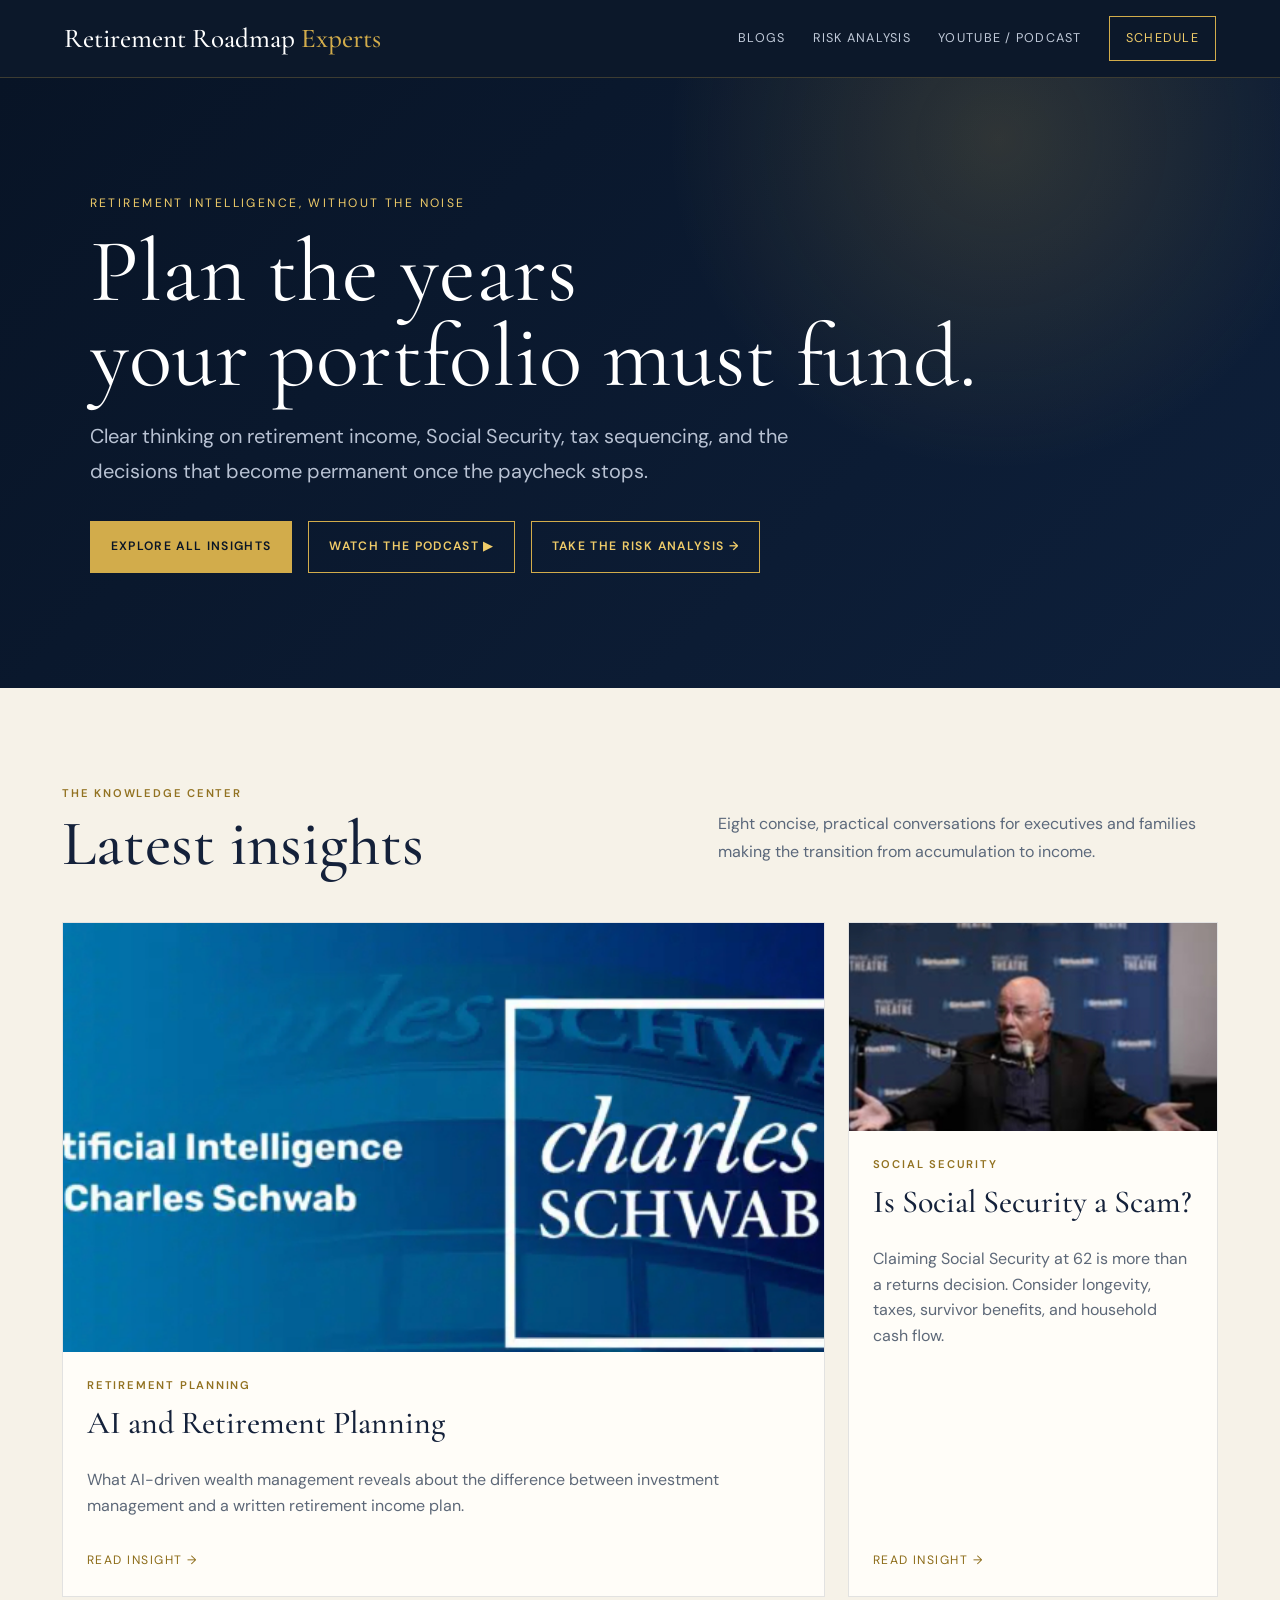
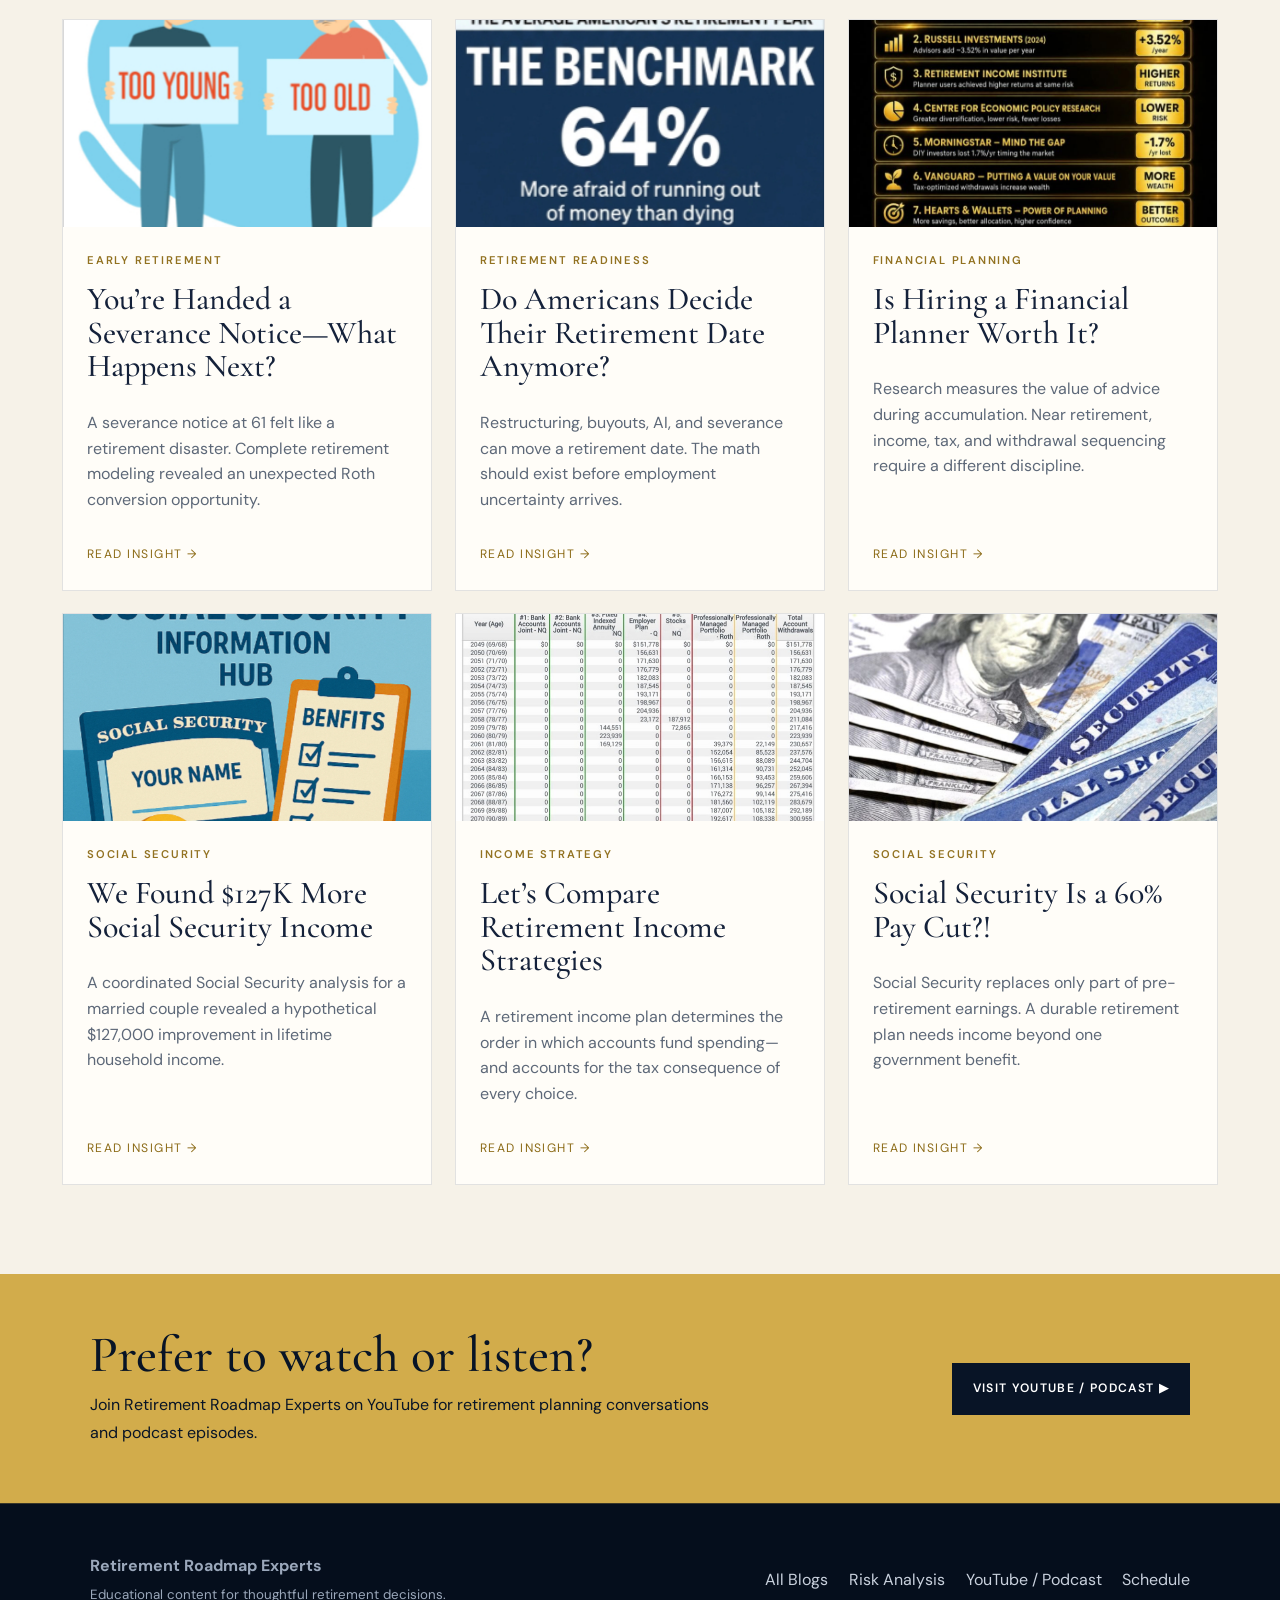
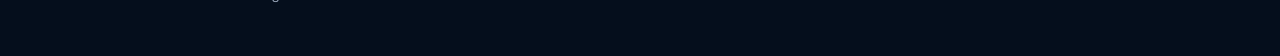
==== blogs.html @ 06134cbc "Added lots of logs and updated index page" ====
<!doctype html><html lang="en"><head><meta charset="utf-8"><meta name="viewport" content="width=device-width,initial-scale=1"><title>Retirement Planning Insights | Retirement Roadmap Experts</title><meta name="description" content="Practical retirement income, Social Security, tax sequencing, and early retirement insights for executives and families approaching retirement."><meta name="robots" content="index,follow,max-image-preview:large"><link rel="preconnect" href="https://fonts.googleapis.com"><link rel="preconnect" href="https://fonts.gstatic.com" crossorigin><link href="https://fonts.googleapis.com/css2?family=Cormorant+Garamond:ital,wght@0,400;0,500;1,400&family=DM+Sans:wght@400;500;600&display=swap" rel="stylesheet"><link rel="stylesheet" href="assets/css/blog.css"><script type="application/ld+json">{"@context":"https://schema.org","@type":"CollectionPage","name":"Retirement Planning Insights","description":"Retirement income, Social Security and tax planning insights from Retirement Roadmap Experts","mainEntity":{"@type":"ItemList","itemListElement":[{"@type":"ListItem","position":1,"name":"AI and Retirement Planning","url":"blog/ai-and-retirement-planning.html"},{"@type":"ListItem","position":2,"name":"Is Social Security a Scam?","url":"blog/is-social-security-a-scam.html"},{"@type":"ListItem","position":3,"name":"You’re Handed a Severance Notice—What Happens Next?","url":"blog/severance-notice-retirement-plan.html"},{"@type":"ListItem","position":4,"name":"Do Americans Decide Their Retirement Date Anymore?","url":"blog/who-decides-your-retirement-date.html"},{"@type":"ListItem","position":5,"name":"Is Hiring a Financial Planner Worth It?","url":"blog/is-hiring-a-financial-planner-worth-it.html"},{"@type":"ListItem","position":6,"name":"We Found $127K More Social Security Income","url":"blog/127k-more-social-security-income.html"},{"@type":"ListItem","position":7,"name":"Let’s Compare Retirement Income Strategies","url":"blog/compare-retirement-income-strategies.html"},{"@type":"ListItem","position":8,"name":"Social Security Is a 60% Pay Cut?!","url":"blog/social-security-60-percent-pay-cut.html"}]}}</script></head><body><nav class="site-nav" aria-label="Main navigation"><a class="brand" href="index.html">Retirement Roadmap <i>Experts</i></a><div class="nav-links"><a href="blogs.html">Blogs</a><a href="https://thefinancialhq.com/comra-RRE" target="_blank" rel="noopener">Risk Analysis</a><a href="https://www.youtube.com/@RetirementRoadmapExperts" target="_blank" rel="noopener">YouTube / Podcast</a><a class="nav-cta" href="schedule.html">Schedule</a></div></nav><main><section class="blog-hero"><div class="hero-inner"><div class="eyebrow">Retirement intelligence, without the noise</div><h1>Plan the years<br>your portfolio must fund.</h1><p>Clear thinking on retirement income, Social Security, tax sequencing, and the decisions that become permanent once the paycheck stops.</p><div class="hero-actions"><a class="button" href="#all-insights">Explore all insights</a><a class="button secondary" href="https://www.youtube.com/@RetirementRoadmapExperts" target="_blank" rel="noopener">Watch the podcast ▶</a><a class="button secondary" href="https://thefinancialhq.com/comra-RRE" target="_blank" rel="noopener">Take the Risk Analysis →</a></div></div></section><section class="library" id="all-insights"><div class="library-head"><div><span class="tag">The knowledge center</span><h2>Latest insights</h2></div><p>Eight concise, practical conversations for executives and families making the transition from accumulation to income.</p></div><div class="posts-grid"><a class="post-card" href="blog/ai-and-retirement-planning.html"><div class="card-image"><img src="assets/images/blog/image1.jpg" alt="Artificial intelligence and Charles Schwab retirement planning graphic" loading="lazy" width="800" height="450"></div><div class="card-body"><span class="tag">Retirement Planning</span><h3>AI and Retirement Planning</h3><p>What AI-driven wealth management reveals about the difference between investment management and a written retirement income plan.</p><span class="read">Read insight →</span></div></a><a class="post-card" href="blog/is-social-security-a-scam.html"><div class="card-image"><img src="assets/images/blog/image2.jpg" alt="Dave Ramsey discussing Social Security in a recording studio" loading="lazy" width="800" height="450"></div><div class="card-body"><span class="tag">Social Security</span><h3>Is Social Security a Scam?</h3><p>Claiming Social Security at 62 is more than a returns decision. Consider longevity, taxes, survivor benefits, and household cash flow.</p><span class="read">Read insight →</span></div></a><a class="post-card" href="blog/severance-notice-retirement-plan.html"><div class="card-image"><img src="assets/images/blog/image3.jpg" alt="Illustration about age and employment uncertainty" loading="lazy" width="800" height="450"></div><div class="card-body"><span class="tag">Early Retirement</span><h3>You’re Handed a Severance Notice—What Happens Next?</h3><p>A severance notice at 61 felt like a retirement disaster. Complete retirement modeling revealed an unexpected Roth conversion opportunity.</p><span class="read">Read insight →</span></div></a><a class="post-card" href="blog/who-decides-your-retirement-date.html"><div class="card-image"><img src="assets/images/blog/image4.jpg" alt="Retirement readiness benchmark about running out of money" loading="lazy" width="800" height="450"></div><div class="card-body"><span class="tag">Retirement Readiness</span><h3>Do Americans Decide Their Retirement Date Anymore?</h3><p>Restructuring, buyouts, AI, and severance can move a retirement date. The math should exist before employment uncertainty arrives.</p><span class="read">Read insight →</span></div></a><a class="post-card" href="blog/is-hiring-a-financial-planner-worth-it.html"><div class="card-image"><img src="assets/images/blog/image5.jpeg" alt="Graphic summarizing studies about the value of financial advice" loading="lazy" width="800" height="450"></div><div class="card-body"><span class="tag">Financial Planning</span><h3>Is Hiring a Financial Planner Worth It?</h3><p>Research measures the value of advice during accumulation. Near retirement, income, tax, and withdrawal sequencing require a different discipline.</p><span class="read">Read insight →</span></div></a><a class="post-card" href="blog/127k-more-social-security-income.html"><div class="card-image"><img src="assets/images/blog/image6.jpg" alt="Social Security planning information graphic" loading="lazy" width="800" height="450"></div><div class="card-body"><span class="tag">Social Security</span><h3>We Found $127K More Social Security Income</h3><p>A coordinated Social Security analysis for a married couple revealed a hypothetical $127,000 improvement in lifetime household income.</p><span class="read">Read insight →</span></div></a><a class="post-card" href="blog/compare-retirement-income-strategies.html"><div class="card-image"><img src="assets/images/blog/image7.jpeg" alt="Hypothetical withdrawals by account retirement income schedule" loading="lazy" width="800" height="450"></div><div class="card-body"><span class="tag">Income Strategy</span><h3>Let’s Compare Retirement Income Strategies</h3><p>A retirement income plan determines the order in which accounts fund spending—and accounts for the tax consequence of every choice.</p><span class="read">Read insight →</span></div></a><a class="post-card" href="blog/social-security-60-percent-pay-cut.html"><div class="card-image"><img src="assets/images/blog/image8.jpg" alt="Social Security cards and United States currency" loading="lazy" width="800" height="450"></div><div class="card-body"><span class="tag">Social Security</span><h3>Social Security Is a 60% Pay Cut?!</h3><p>Social Security replaces only part of pre-retirement earnings. A durable retirement plan needs income beyond one government benefit.</p><span class="read">Read insight →</span></div></a></div></section><section class="youtube-band"><div class="youtube-inner"><div><h2>Prefer to watch or listen?</h2><p>Join Retirement Roadmap Experts on YouTube for retirement planning conversations and podcast episodes.</p></div><a class="button" href="https://www.youtube.com/@RetirementRoadmapExperts" target="_blank" rel="noopener">Visit YouTube / Podcast ▶</a></div></section></main><footer class="site-footer"><div class="footer-inner"><div><strong>Retirement Roadmap Experts</strong><br><small>Educational content for thoughtful retirement decisions.</small></div><div><a href="blogs.html">All Blogs</a><a href="https://thefinancialhq.com/comra-RRE" target="_blank" rel="noopener">Risk Analysis</a><a href="https://www.youtube.com/@RetirementRoadmapExperts" target="_blank" rel="noopener">YouTube / Podcast</a><a href="schedule.html">Schedule</a></div></div></footer></body></html>
---- assets/css/blog.css ----
:root{--navy:#081426;--navy2:#0e203b;--ink:#14213a;--paper:#f6f2e8;--white:#fffdf8;--gold:#d2ac4b;--gold2:#f0cc69;--muted:#78859a;--line:rgba(210,172,75,.25);--serif:'Cormorant Garamond',Georgia,serif;--sans:'DM Sans',Arial,sans-serif}
*{box-sizing:border-box}html{scroll-behavior:smooth}body{margin:0;background:var(--paper);color:var(--ink);font-family:var(--sans);line-height:1.75}a{color:inherit}.site-nav{height:78px;padding:0 clamp(1.2rem,5vw,5rem);display:flex;align-items:center;justify-content:space-between;background:rgba(8,20,38,.98);color:white;border-bottom:1px solid var(--line);position:sticky;top:0;z-index:20}.brand{font:500 clamp(1.2rem,2.2vw,1.7rem)/1 var(--serif);text-decoration:none}.brand i{color:var(--gold);font-style:normal}.nav-links{display:flex;align-items:center;gap:1.7rem}.nav-links a{text-decoration:none;font-size:.79rem;letter-spacing:.1em;text-transform:uppercase;color:#c1cad9}.nav-links a:hover,.nav-links a:focus{color:var(--gold2)}.nav-cta{border:1px solid var(--gold);padding:.65rem 1rem;color:var(--gold2)!important}.blog-hero{background:radial-gradient(circle at 78% 10%,rgba(210,172,75,.18),transparent 29%),linear-gradient(135deg,var(--navy),var(--navy2));color:white;padding:clamp(5rem,9vw,8rem) clamp(1.2rem,7vw,7rem)}.hero-inner{max-width:1160px;margin:auto}.eyebrow{color:var(--gold2);font-size:.76rem;letter-spacing:.2em;text-transform:uppercase}.blog-hero h1{font:400 clamp(3rem,7vw,6.8rem)/.94 var(--serif);max-width:950px;margin:1rem 0}.blog-hero p{max-width:720px;color:#b8c2d3;font-size:clamp(1rem,2vw,1.25rem)}.hero-actions{display:flex;gap:1rem;flex-wrap:wrap;margin-top:2rem}.button{display:inline-flex;align-items:center;gap:.6rem;text-decoration:none;text-transform:uppercase;letter-spacing:.11em;font-size:.76rem;padding:.9rem 1.25rem;border:1px solid var(--gold);background:var(--gold);color:var(--navy);font-weight:600}.button.secondary{background:transparent;color:var(--gold2)}.library{max-width:1220px;margin:auto;padding:clamp(3.5rem,7vw,7rem) clamp(1.2rem,3vw,2rem)}.library-head{display:flex;justify-content:space-between;align-items:end;gap:2rem;margin-bottom:2.5rem}.library h2{font:500 clamp(2.3rem,5vw,4rem)/1 var(--serif);margin:.4rem 0}.library-head p{max-width:500px;color:#5b687b}.posts-grid{display:grid;grid-template-columns:repeat(12,1fr);gap:1.4rem}.post-card{grid-column:span 4;background:var(--white);border:1px solid rgba(20,33,58,.12);text-decoration:none;display:flex;flex-direction:column;transition:.25s;min-height:100%}.post-card:first-child{grid-column:span 8}.post-card:hover{transform:translateY(-5px);box-shadow:0 20px 45px rgba(8,20,38,.12);border-color:var(--gold)}.card-image{aspect-ratio:16/9;overflow:hidden;background:var(--navy2)}.card-image img{width:100%;height:100%;object-fit:cover;transition:.4s}.post-card:hover img{transform:scale(1.025)}.card-body{padding:1.5rem;display:flex;flex:1;flex-direction:column}.tag{color:#927221;text-transform:uppercase;letter-spacing:.16em;font-size:.7rem;font-weight:600}.post-card h3{font:500 clamp(1.65rem,2.5vw,2.2rem)/1.05 var(--serif);margin:.7rem 0}.post-card p{color:#5d6878;line-height:1.6}.read{margin-top:auto;padding-top:1rem;color:#8c6b17;font-size:.76rem;text-transform:uppercase;letter-spacing:.12em}.youtube-band{background:var(--gold);color:var(--navy);padding:3.5rem clamp(1.2rem,7vw,7rem)}.youtube-inner{max-width:1100px;margin:auto;display:flex;align-items:center;justify-content:space-between;gap:2rem}.youtube-band h2{font:500 clamp(2rem,4vw,3.5rem)/1 var(--serif);margin:0 0 .6rem}.youtube-band p{margin:0;max-width:630px}.youtube-band .button{background:var(--navy);border-color:var(--navy);color:white;white-space:nowrap}.article-hero{background:radial-gradient(circle at 85% 10%,rgba(210,172,75,.16),transparent 30%),var(--navy);color:white;padding:4.5rem clamp(1.2rem,7vw,7rem) 5.5rem}.article-hero>div{max-width:1000px;margin:auto}.crumbs{font-size:.76rem;letter-spacing:.1em;text-transform:uppercase;color:#97a5ba}.crumbs a{color:var(--gold2);text-decoration:none}.article-hero h1{font:400 clamp(3rem,7vw,6rem)/.96 var(--serif);margin:1.3rem 0;max-width:950px}.dek{font-size:clamp(1.05rem,2vw,1.3rem);max-width:760px;color:#bdc7d7}.byline{margin-top:1.7rem;color:#8f9cb0;font-size:.85rem}.article-wrap{max-width:1120px;margin:-2.8rem auto 0;padding:0 clamp(1.2rem,3vw,2rem) 5rem;position:relative}.feature-image{background:white;padding:.65rem;box-shadow:0 18px 50px rgba(8,20,38,.14)}.feature-image img{display:block;width:100%;max-height:660px;object-fit:contain;background:#eef0f2}.article-layout{display:grid;grid-template-columns:minmax(0,730px) 280px;gap:4rem;margin-top:3.5rem}.article-body{font:400 1.12rem/1.8 var(--sans)}.article-body p{margin:0 0 1.45rem}.article-body h2{font:500 2.5rem/1.08 var(--serif);margin:2.7rem 0 1rem}.article-body ul{padding-left:1.3rem;margin:1rem 0 2rem}.article-body li{margin:.7rem 0}.pullquote{font:italic 400 1.9rem/1.3 var(--serif);border-left:3px solid var(--gold);padding:1rem 0 1rem 1.5rem;margin:2rem 0;color:#273858}.note{font-size:.8rem;color:#697485;border-top:1px solid #ccd1d6;padding-top:1.2rem;margin-top:2.5rem}.sidebar{align-self:start;position:sticky;top:105px}.side-card{background:var(--navy);color:white;padding:1.7rem;border-top:3px solid var(--gold);margin-bottom:1.2rem}.side-card h2{font:500 1.8rem/1.05 var(--serif);margin:0 0 .8rem}.side-card p{font-size:.87rem;color:#aeb9ca;line-height:1.6}.side-card .button{width:100%;justify-content:center;margin-top:.5rem}.related{max-width:1120px;margin:auto;padding:0 clamp(1.2rem,3vw,2rem) 5rem}.related h2{font:500 2.7rem/1 var(--serif)}.related-grid{display:grid;grid-template-columns:repeat(3,1fr);gap:1rem}.related a{background:white;border:1px solid #ddd5c5;padding:1.3rem;text-decoration:none}.related span{display:block;color:#927221;font-size:.69rem;text-transform:uppercase;letter-spacing:.12em}.related strong{display:block;font:500 1.4rem/1.1 var(--serif);margin-top:.5rem}.site-footer{background:#050e1c;color:#9ba8bb;padding:3rem clamp(1.2rem,7vw,7rem);border-top:1px solid var(--line)}.footer-inner{max-width:1120px;margin:auto;display:flex;justify-content:space-between;gap:2rem;align-items:center}.site-footer a{color:#c9d1dd;text-decoration:none;margin-left:1.3rem}.site-footer a:hover{color:var(--gold2)}
@media(max-width:850px){.nav-links a:not(.nav-cta){display:none}.post-card,.post-card:first-child{grid-column:span 6}.article-layout{grid-template-columns:1fr}.sidebar{position:static}.related-grid{grid-template-columns:1fr}.youtube-inner,.library-head,.footer-inner{align-items:flex-start;flex-direction:column}.site-footer a{margin:0 1rem 0 0}}
@media(max-width:580px){.site-nav{height:68px}.nav-cta{padding:.55rem .7rem;font-size:.65rem}.post-card,.post-card:first-child{grid-column:1/-1}.article-hero{padding-top:3rem}.article-wrap{margin-top:-1.5rem}.feature-image{padding:.35rem}.article-body{font-size:1rem}.blog-hero h1{font-size:3.2rem}}
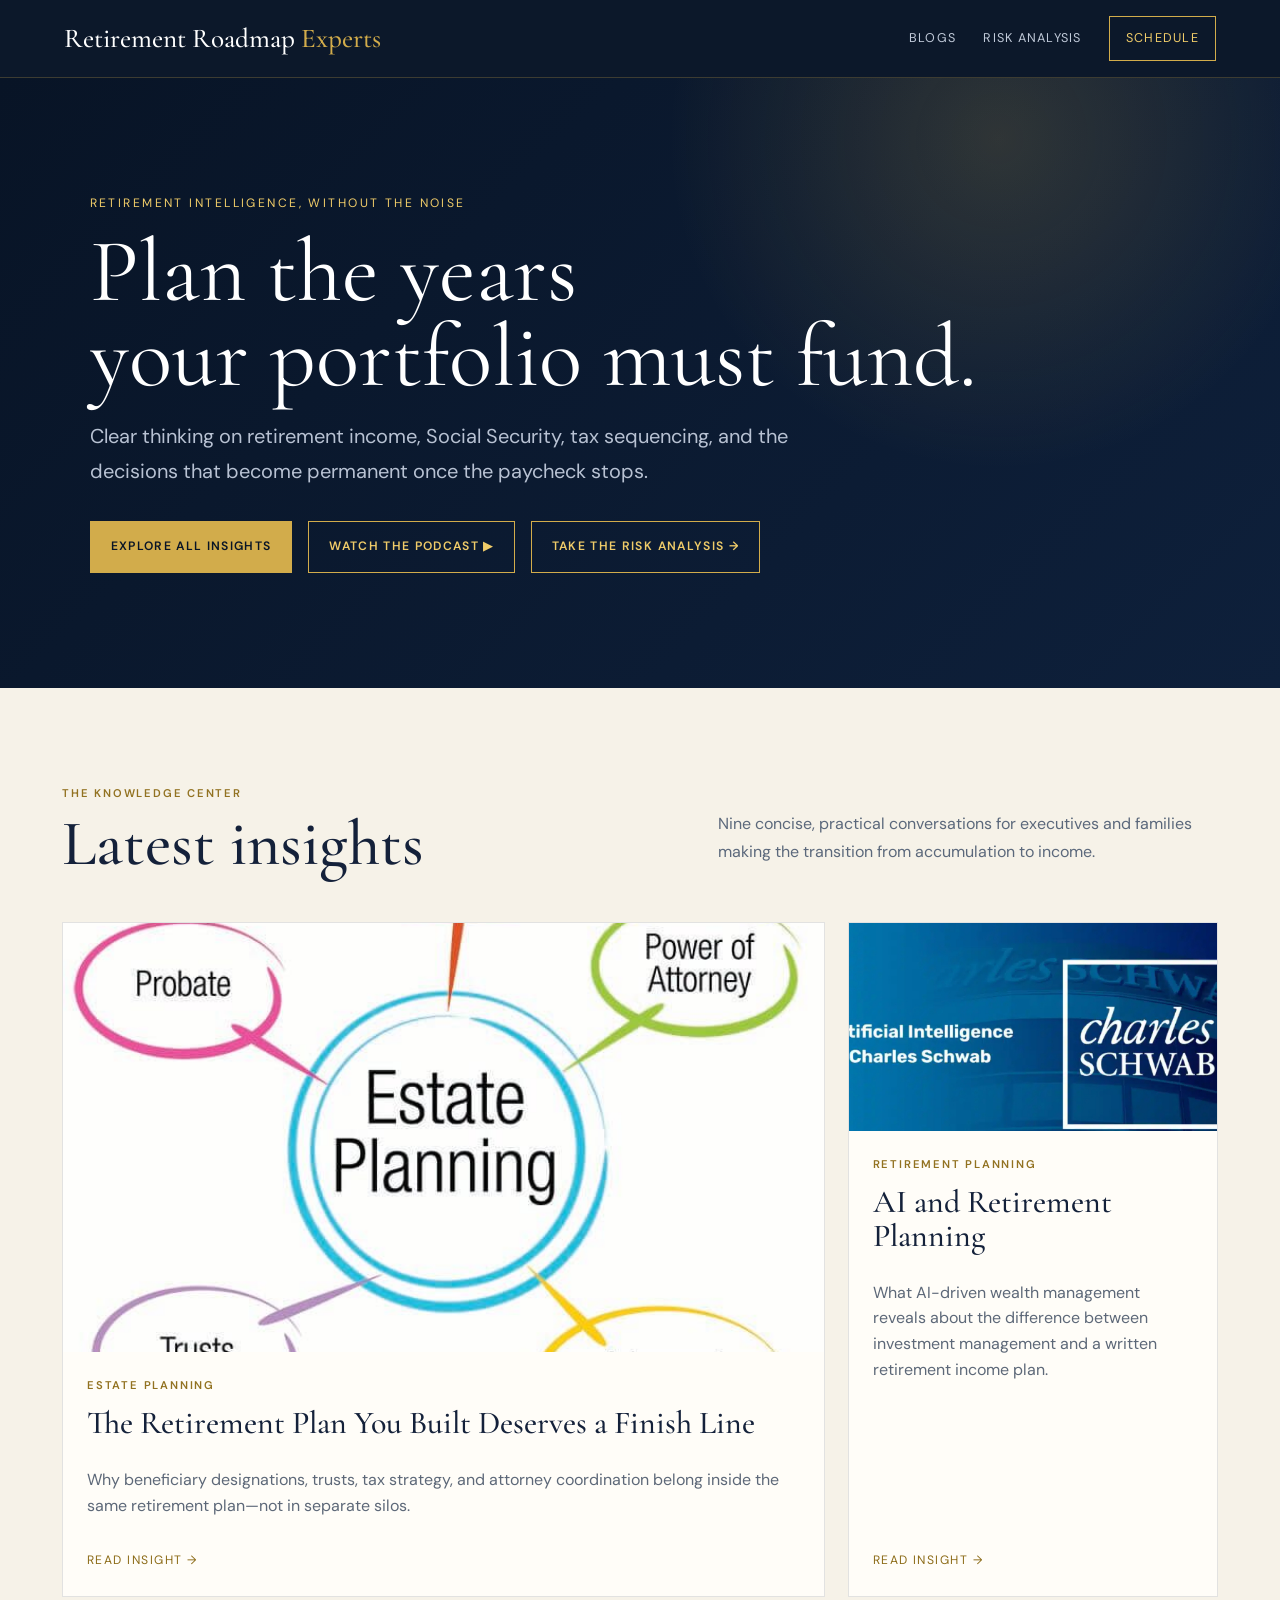
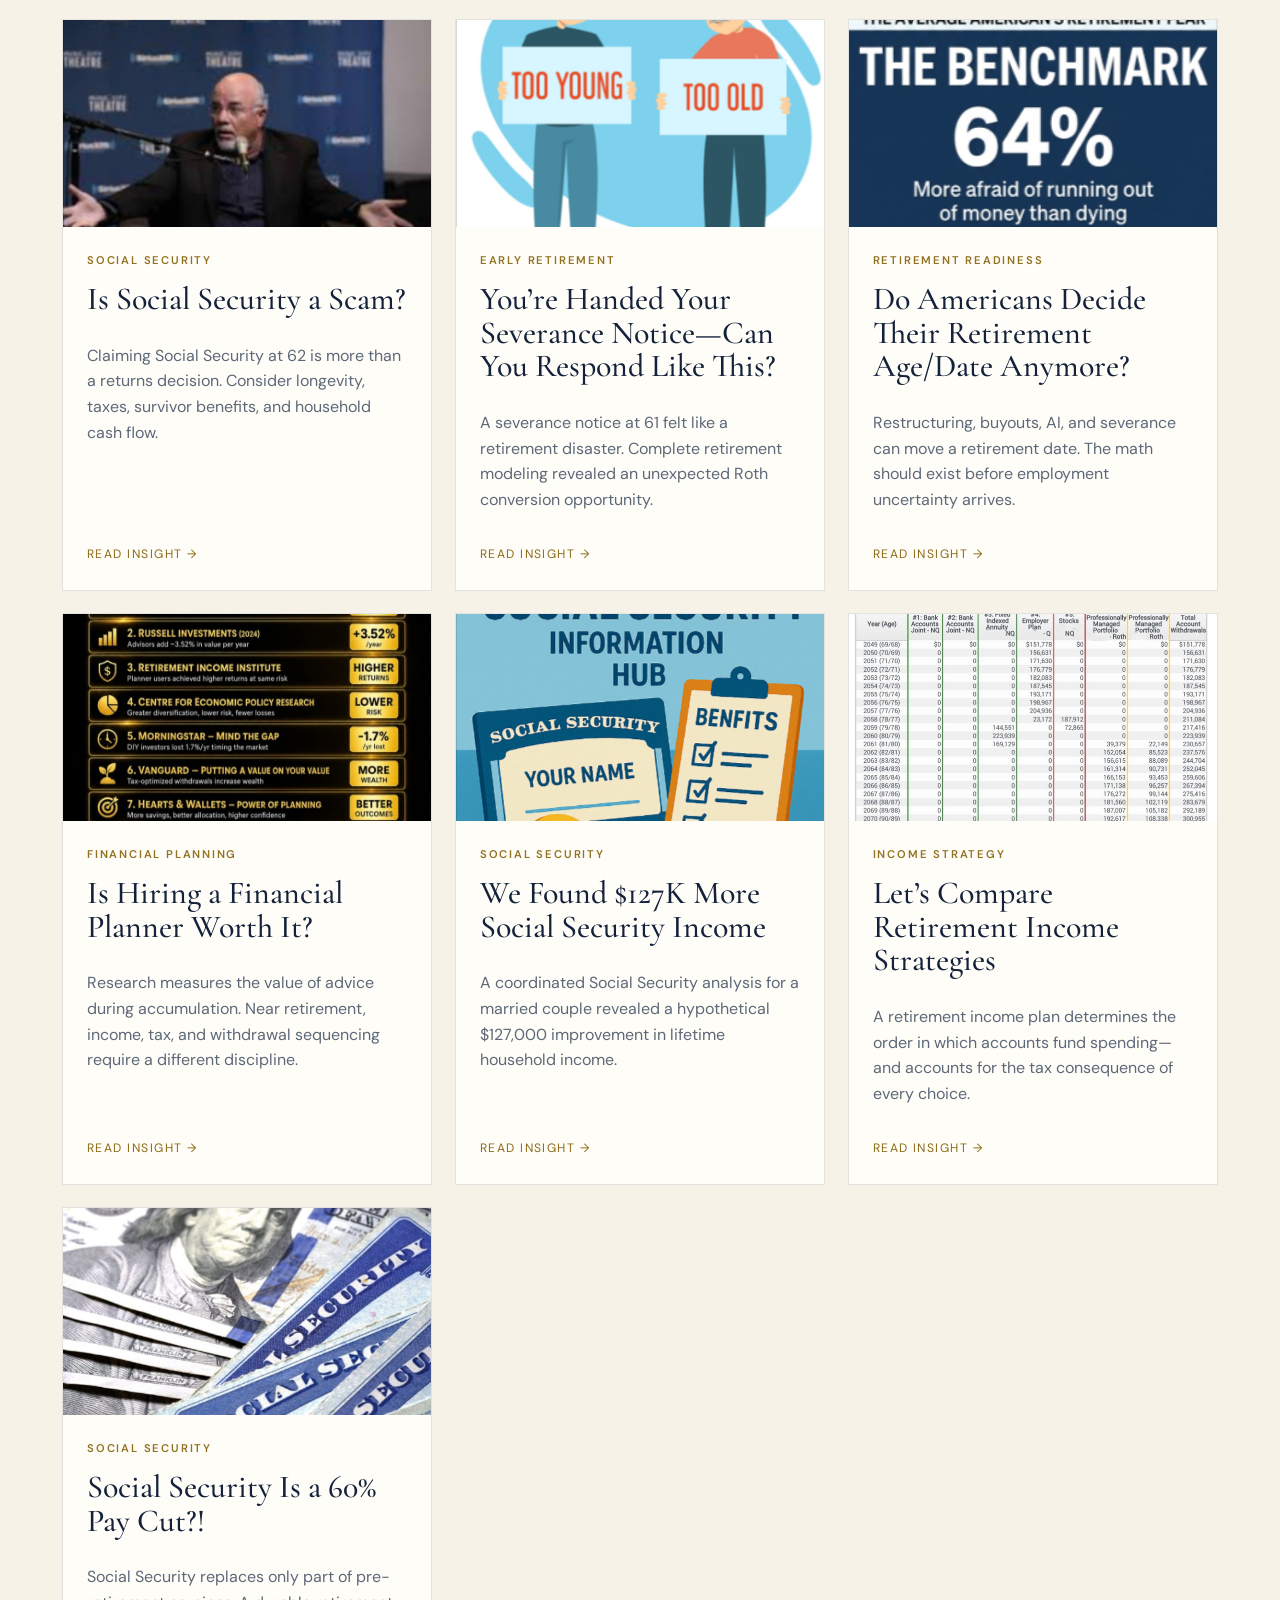
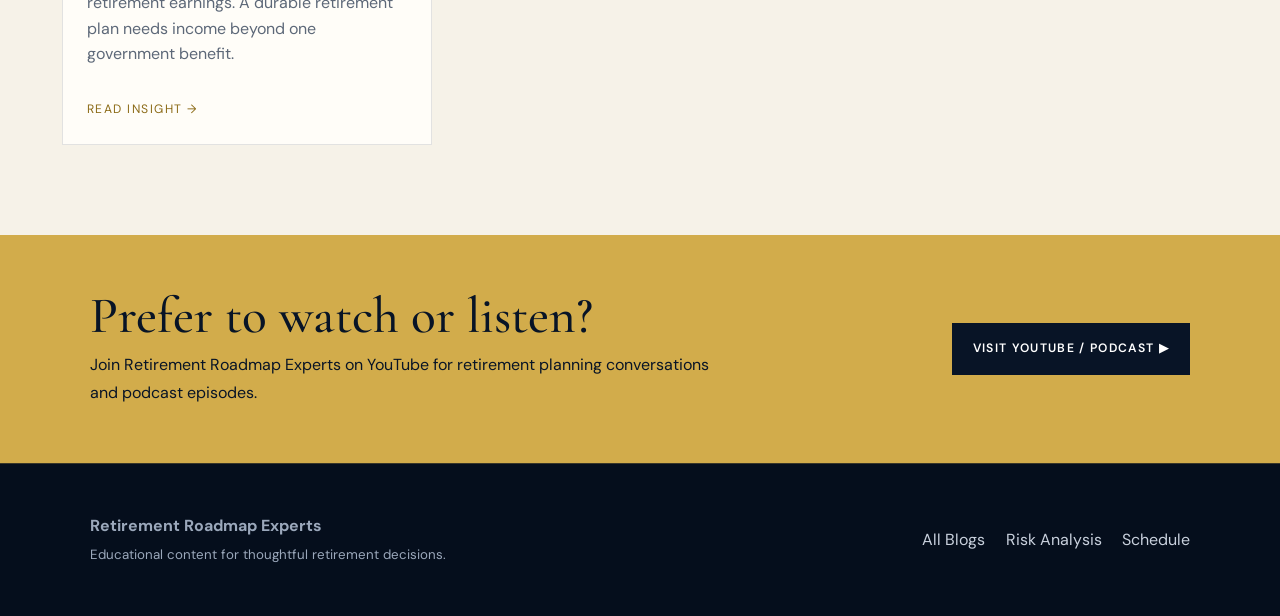
==== commit be3cf03e: "updated all the blogs" ====
--- a/blogs.html
+++ b/blogs.html
@@ -1 +1 @@
-<!doctype html><html lang="en"><head><meta charset="utf-8"><meta name="viewport" content="width=device-width,initial-scale=1"><title>Retirement Planning Insights | Retirement Roadmap Experts</title><meta name="description" content="Practical retirement income, Social Security, tax sequencing, and early retirement insights for executives and families approaching retirement."><meta name="robots" content="index,follow,max-image-preview:large"><link rel="preconnect" href="https://fonts.googleapis.com"><link rel="preconnect" href="https://fonts.gstatic.com" crossorigin><link href="https://fonts.googleapis.com/css2?family=Cormorant+Garamond:ital,wght@0,400;0,500;1,400&family=DM+Sans:wght@400;500;600&display=swap" rel="stylesheet"><link rel="stylesheet" href="assets/css/blog.css"><script type="application/ld+json">{"@context":"https://schema.org","@type":"CollectionPage","name":"Retirement Planning Insights","description":"Retirement income, Social Security and tax planning insights from Retirement Roadmap Experts","mainEntity":{"@type":"ItemList","itemListElement":[{"@type":"ListItem","position":1,"name":"AI and Retirement Planning","url":"blog/ai-and-retirement-planning.html"},{"@type":"ListItem","position":2,"name":"Is Social Security a Scam?","url":"blog/is-social-security-a-scam.html"},{"@type":"ListItem","position":3,"name":"You’re Handed a Severance Notice—What Happens Next?","url":"blog/severance-notice-retirement-plan.html"},{"@type":"ListItem","position":4,"name":"Do Americans Decide Their Retirement Date Anymore?","url":"blog/who-decides-your-retirement-date.html"},{"@type":"ListItem","position":5,"name":"Is Hiring a Financial Planner Worth It?","url":"blog/is-hiring-a-financial-planner-worth-it.html"},{"@type":"ListItem","position":6,"name":"We Found $127K More Social Security Income","url":"blog/127k-more-social-security-income.html"},{"@type":"ListItem","position":7,"name":"Let’s Compare Retirement Income Strategies","url":"blog/compare-retirement-income-strategies.html"},{"@type":"ListItem","position":8,"name":"Social Security Is a 60% Pay Cut?!","url":"blog/social-security-60-percent-pay-cut.html"}]}}</script></head><body><nav class="site-nav" aria-label="Main navigation"><a class="brand" href="index.html">Retirement Roadmap <i>Experts</i></a><div class="nav-links"><a href="blogs.html">Blogs</a><a href="https://thefinancialhq.com/comra-RRE" target="_blank" rel="noopener">Risk Analysis</a><a href="https://www.youtube.com/@RetirementRoadmapExperts" target="_blank" rel="noopener">YouTube / Podcast</a><a class="nav-cta" href="schedule.html">Schedule</a></div></nav><main><section class="blog-hero"><div class="hero-inner"><div class="eyebrow">Retirement intelligence, without the noise</div><h1>Plan the years<br>your portfolio must fund.</h1><p>Clear thinking on retirement income, Social Security, tax sequencing, and the decisions that become permanent once the paycheck stops.</p><div class="hero-actions"><a class="button" href="#all-insights">Explore all insights</a><a class="button secondary" href="https://www.youtube.com/@RetirementRoadmapExperts" target="_blank" rel="noopener">Watch the podcast ▶</a><a class="button secondary" href="https://thefinancialhq.com/comra-RRE" target="_blank" rel="noopener">Take the Risk Analysis →</a></div></div></section><section class="library" id="all-insights"><div class="library-head"><div><span class="tag">The knowledge center</span><h2>Latest insights</h2></div><p>Eight concise, practical conversations for executives and families making the transition from accumulation to income.</p></div><div class="posts-grid"><a class="post-card" href="blog/ai-and-retirement-planning.html"><div class="card-image"><img src="assets/images/blog/image1.jpg" alt="Artificial intelligence and Charles Schwab retirement planning graphic" loading="lazy" width="800" height="450"></div><div class="card-body"><span class="tag">Retirement Planning</span><h3>AI and Retirement Planning</h3><p>What AI-driven wealth management reveals about the difference between investment management and a written retirement income plan.</p><span class="read">Read insight →</span></div></a><a class="post-card" href="blog/is-social-security-a-scam.html"><div class="card-image"><img src="assets/images/blog/image2.jpg" alt="Dave Ramsey discussing Social Security in a recording studio" loading="lazy" width="800" height="450"></div><div class="card-body"><span class="tag">Social Security</span><h3>Is Social Security a Scam?</h3><p>Claiming Social Security at 62 is more than a returns decision. Consider longevity, taxes, survivor benefits, and household cash flow.</p><span class="read">Read insight →</span></div></a><a class="post-card" href="blog/severance-notice-retirement-plan.html"><div class="card-image"><img src="assets/images/blog/image3.jpg" alt="Illustration about age and employment uncertainty" loading="lazy" width="800" height="450"></div><div class="card-body"><span class="tag">Early Retirement</span><h3>You’re Handed a Severance Notice—What Happens Next?</h3><p>A severance notice at 61 felt like a retirement disaster. Complete retirement modeling revealed an unexpected Roth conversion opportunity.</p><span class="read">Read insight →</span></div></a><a class="post-card" href="blog/who-decides-your-retirement-date.html"><div class="card-image"><img src="assets/images/blog/image4.jpg" alt="Retirement readiness benchmark about running out of money" loading="lazy" width="800" height="450"></div><div class="card-body"><span class="tag">Retirement Readiness</span><h3>Do Americans Decide Their Retirement Date Anymore?</h3><p>Restructuring, buyouts, AI, and severance can move a retirement date. The math should exist before employment uncertainty arrives.</p><span class="read">Read insight →</span></div></a><a class="post-card" href="blog/is-hiring-a-financial-planner-worth-it.html"><div class="card-image"><img src="assets/images/blog/image5.jpeg" alt="Graphic summarizing studies about the value of financial advice" loading="lazy" width="800" height="450"></div><div class="card-body"><span class="tag">Financial Planning</span><h3>Is Hiring a Financial Planner Worth It?</h3><p>Research measures the value of advice during accumulation. Near retirement, income, tax, and withdrawal sequencing require a different discipline.</p><span class="read">Read insight →</span></div></a><a class="post-card" href="blog/127k-more-social-security-income.html"><div class="card-image"><img src="assets/images/blog/image6.jpg" alt="Social Security planning information graphic" loading="lazy" width="800" height="450"></div><div class="card-body"><span class="tag">Social Security</span><h3>We Found $127K More Social Security Income</h3><p>A coordinated Social Security analysis for a married couple revealed a hypothetical $127,000 improvement in lifetime household income.</p><span class="read">Read insight →</span></div></a><a class="post-card" href="blog/compare-retirement-income-strategies.html"><div class="card-image"><img src="assets/images/blog/image7.jpeg" alt="Hypothetical withdrawals by account retirement income schedule" loading="lazy" width="800" height="450"></div><div class="card-body"><span class="tag">Income Strategy</span><h3>Let’s Compare Retirement Income Strategies</h3><p>A retirement income plan determines the order in which accounts fund spending—and accounts for the tax consequence of every choice.</p><span class="read">Read insight →</span></div></a><a class="post-card" href="blog/social-security-60-percent-pay-cut.html"><div class="card-image"><img src="assets/images/blog/image8.jpg" alt="Social Security cards and United States currency" loading="lazy" width="800" height="450"></div><div class="card-body"><span class="tag">Social Security</span><h3>Social Security Is a 60% Pay Cut?!</h3><p>Social Security replaces only part of pre-retirement earnings. A durable retirement plan needs income beyond one government benefit.</p><span class="read">Read insight →</span></div></a></div></section><section class="youtube-band"><div class="youtube-inner"><div><h2>Prefer to watch or listen?</h2><p>Join Retirement Roadmap Experts on YouTube for retirement planning conversations and podcast episodes.</p></div><a class="button" href="https://www.youtube.com/@RetirementRoadmapExperts" target="_blank" rel="noopener">Visit YouTube / Podcast ▶</a></div></section></main><footer class="site-footer"><div class="footer-inner"><div><strong>Retirement Roadmap Experts</strong><br><small>Educational content for thoughtful retirement decisions.</small></div><div><a href="blogs.html">All Blogs</a><a href="https://thefinancialhq.com/comra-RRE" target="_blank" rel="noopener">Risk Analysis</a><a href="https://www.youtube.com/@RetirementRoadmapExperts" target="_blank" rel="noopener">YouTube / Podcast</a><a href="schedule.html">Schedule</a></div></div></footer></body></html>+<!doctype html><html lang="en"><head><meta charset="utf-8"><meta name="viewport" content="width=device-width,initial-scale=1"><title>Retirement Planning Insights | Retirement Roadmap Experts</title><meta name="description" content="Practical estate planning, retirement income, Social Security, tax sequencing, and early retirement insights for executives and families approaching retirement."><meta name="robots" content="index,follow,max-image-preview:large"><link rel="preconnect" href="https://fonts.googleapis.com"><link rel="preconnect" href="https://fonts.gstatic.com" crossorigin><link href="https://fonts.googleapis.com/css2?family=Cormorant+Garamond:ital,wght@0,400;0,500;1,400&family=DM+Sans:wght@400;500;600&display=swap" rel="stylesheet"><link rel="stylesheet" href="assets/css/blog.css"><script type="application/ld+json">{"@context":"https://schema.org","@type":"CollectionPage","name":"Retirement Planning Insights","description":"Estate planning, retirement income, Social Security, and tax planning insights from Retirement Roadmap Experts","mainEntity":{"@type":"ItemList","itemListElement":[{"@type":"ListItem","position":1,"name":"The Retirement Plan You Built Deserves a Finish Line","url":"blog/retirement-plan-estate-planning-finish-line.html"},{"@type":"ListItem","position":2,"name":"AI and Retirement Planning","url":"blog/ai-and-retirement-planning.html"},{"@type":"ListItem","position":3,"name":"Is Social Security a Scam?","url":"blog/is-social-security-a-scam.html"},{"@type":"ListItem","position":4,"name":"You’re Handed Your Severance Notice—Can You Respond Like This?","url":"blog/severance-notice-retirement-plan.html"},{"@type":"ListItem","position":5,"name":"Do Americans Decide Their Retirement Age/Date Anymore?","url":"blog/who-decides-your-retirement-date.html"},{"@type":"ListItem","position":6,"name":"Is Hiring a Financial Planner Worth It?","url":"blog/is-hiring-a-financial-planner-worth-it.html"},{"@type":"ListItem","position":7,"name":"We Found $127K More Social Security Income","url":"blog/127k-more-social-security-income.html"},{"@type":"ListItem","position":8,"name":"Let’s Compare Retirement Income Strategies","url":"blog/compare-retirement-income-strategies.html"},{"@type":"ListItem","position":9,"name":"Social Security Is a 60% Pay Cut?!","url":"blog/social-security-60-percent-pay-cut.html"}]}}</script></head><body><nav class="site-nav" aria-label="Main navigation"><a class="brand" href="index.html">Retirement Roadmap <i>Experts</i></a><div class="nav-links"><a href="blogs.html">Blogs</a><a href="https://thefinancialhq.com/comra-RRE" target="_blank" rel="noopener">Risk Analysis</a><a class="nav-cta" href="schedule.html">Schedule</a></div></nav><main><section class="blog-hero"><div class="hero-inner"><div class="eyebrow">Retirement intelligence, without the noise</div><h1>Plan the years<br>your portfolio must fund.</h1><p>Clear thinking on retirement income, Social Security, tax sequencing, and the decisions that become permanent once the paycheck stops.</p><div class="hero-actions"><a class="button" href="#all-insights">Explore all insights</a><a class="button secondary" href="https://www.youtube.com/@RetirementRoadmapExperts" target="_blank" rel="noopener">Watch the podcast ▶</a><a class="button secondary" href="https://thefinancialhq.com/comra-RRE" target="_blank" rel="noopener">Take the Risk Analysis →</a></div></div></section><section class="library" id="all-insights"><div class="library-head"><div><span class="tag">The knowledge center</span><h2>Latest insights</h2></div><p>Nine concise, practical conversations for executives and families making the transition from accumulation to income.</p></div><div class="posts-grid"><a class="post-card" href="blog/retirement-plan-estate-planning-finish-line.html"><div class="card-image"><img src="assets/images/blog/image1.jpg" alt="Estate planning diagram connecting wills, trusts, probate, powers of attorney, and healthcare directives" loading="lazy" width="800" height="450"></div><div class="card-body"><span class="tag">Estate Planning</span><h3>The Retirement Plan You Built Deserves a Finish Line</h3><p>Why beneficiary designations, trusts, tax strategy, and attorney coordination belong inside the same retirement plan—not in separate silos.</p><span class="read">Read insight →</span></div></a><a class="post-card" href="blog/ai-and-retirement-planning.html"><div class="card-image"><img src="assets/images/blog/image2.jpg" alt="Artificial intelligence and Charles Schwab retirement planning graphic" loading="lazy" width="800" height="450"></div><div class="card-body"><span class="tag">Retirement Planning</span><h3>AI and Retirement Planning</h3><p>What AI-driven wealth management reveals about the difference between investment management and a written retirement income plan.</p><span class="read">Read insight →</span></div></a><a class="post-card" href="blog/is-social-security-a-scam.html"><div class="card-image"><img src="assets/images/blog/image3.jpg" alt="Dave Ramsey discussing Social Security in a recording studio" loading="lazy" width="800" height="450"></div><div class="card-body"><span class="tag">Social Security</span><h3>Is Social Security a Scam?</h3><p>Claiming Social Security at 62 is more than a returns decision. Consider longevity, taxes, survivor benefits, and household cash flow.</p><span class="read">Read insight →</span></div></a><a class="post-card" href="blog/severance-notice-retirement-plan.html"><div class="card-image"><img src="assets/images/blog/image4.jpg" alt="Illustration about age and employment uncertainty" loading="lazy" width="800" height="450"></div><div class="card-body"><span class="tag">Early Retirement</span><h3>You’re Handed Your Severance Notice—Can You Respond Like This?</h3><p>A severance notice at 61 felt like a retirement disaster. Complete retirement modeling revealed an unexpected Roth conversion opportunity.</p><span class="read">Read insight →</span></div></a><a class="post-card" href="blog/who-decides-your-retirement-date.html"><div class="card-image"><img src="assets/images/blog/image5.jpg" alt="Retirement readiness benchmark about running out of money" loading="lazy" width="800" height="450"></div><div class="card-body"><span class="tag">Retirement Readiness</span><h3>Do Americans Decide Their Retirement Age/Date Anymore?</h3><p>Restructuring, buyouts, AI, and severance can move a retirement date. The math should exist before employment uncertainty arrives.</p><span class="read">Read insight →</span></div></a><a class="post-card" href="blog/is-hiring-a-financial-planner-worth-it.html"><div class="card-image"><img src="assets/images/blog/image6.jpeg" alt="Graphic summarizing studies about the value of financial advice" loading="lazy" width="800" height="450"></div><div class="card-body"><span class="tag">Financial Planning</span><h3>Is Hiring a Financial Planner Worth It?</h3><p>Research measures the value of advice during accumulation. Near retirement, income, tax, and withdrawal sequencing require a different discipline.</p><span class="read">Read insight →</span></div></a><a class="post-card" href="blog/127k-more-social-security-income.html"><div class="card-image"><img src="assets/images/blog/image7.jpg" alt="Social Security planning information graphic" loading="lazy" width="800" height="450"></div><div class="card-body"><span class="tag">Social Security</span><h3>We Found $127K More Social Security Income</h3><p>A coordinated Social Security analysis for a married couple revealed a hypothetical $127,000 improvement in lifetime household income.</p><span class="read">Read insight →</span></div></a><a class="post-card" href="blog/compare-retirement-income-strategies.html"><div class="card-image"><img src="assets/images/blog/image8.jpeg" alt="Hypothetical withdrawals by account retirement income schedule" loading="lazy" width="800" height="450"></div><div class="card-body"><span class="tag">Income Strategy</span><h3>Let’s Compare Retirement Income Strategies</h3><p>A retirement income plan determines the order in which accounts fund spending—and accounts for the tax consequence of every choice.</p><span class="read">Read insight →</span></div></a><a class="post-card" href="blog/social-security-60-percent-pay-cut.html"><div class="card-image"><img src="assets/images/blog/image9.jpg" alt="Social Security cards and United States currency" loading="lazy" width="800" height="450"></div><div class="card-body"><span class="tag">Social Security</span><h3>Social Security Is a 60% Pay Cut?!</h3><p>Social Security replaces only part of pre-retirement earnings. A durable retirement plan needs income beyond one government benefit.</p><span class="read">Read insight →</span></div></a></div></section><section class="youtube-band"><div class="youtube-inner"><div><h2>Prefer to watch or listen?</h2><p>Join Retirement Roadmap Experts on YouTube for retirement planning conversations and podcast episodes.</p></div><a class="button" href="https://www.youtube.com/@RetirementRoadmapExperts" target="_blank" rel="noopener">Visit YouTube / Podcast ▶</a></div></section></main><footer class="site-footer"><div class="footer-inner"><div><strong>Retirement Roadmap Experts</strong><br><small>Educational content for thoughtful retirement decisions.</small></div><div><a href="blogs.html">All Blogs</a><a href="https://thefinancialhq.com/comra-RRE" target="_blank" rel="noopener">Risk Analysis</a><a href="schedule.html">Schedule</a></div></div></footer></body></html>
--- a/assets/css/blog.css
+++ b/assets/css/blog.css
@@ -1,5 +1,5 @@
 :root{--navy:#081426;--navy2:#0e203b;--ink:#14213a;--paper:#f6f2e8;--white:#fffdf8;--gold:#d2ac4b;--gold2:#f0cc69;--muted:#78859a;--line:rgba(210,172,75,.25);--serif:'Cormorant Garamond',Georgia,serif;--sans:'DM Sans',Arial,sans-serif}
-*{box-sizing:border-box}html{scroll-behavior:smooth}body{margin:0;background:var(--paper);color:var(--ink);font-family:var(--sans);line-height:1.75}a{color:inherit}.site-nav{height:78px;padding:0 clamp(1.2rem,5vw,5rem);display:flex;align-items:center;justify-content:space-between;background:rgba(8,20,38,.98);color:white;border-bottom:1px solid var(--line);position:sticky;top:0;z-index:20}.brand{font:500 clamp(1.2rem,2.2vw,1.7rem)/1 var(--serif);text-decoration:none}.brand i{color:var(--gold);font-style:normal}.nav-links{display:flex;align-items:center;gap:1.7rem}.nav-links a{text-decoration:none;font-size:.79rem;letter-spacing:.1em;text-transform:uppercase;color:#c1cad9}.nav-links a:hover,.nav-links a:focus{color:var(--gold2)}.nav-cta{border:1px solid var(--gold);padding:.65rem 1rem;color:var(--gold2)!important}.blog-hero{background:radial-gradient(circle at 78% 10%,rgba(210,172,75,.18),transparent 29%),linear-gradient(135deg,var(--navy),var(--navy2));color:white;padding:clamp(5rem,9vw,8rem) clamp(1.2rem,7vw,7rem)}.hero-inner{max-width:1160px;margin:auto}.eyebrow{color:var(--gold2);font-size:.76rem;letter-spacing:.2em;text-transform:uppercase}.blog-hero h1{font:400 clamp(3rem,7vw,6.8rem)/.94 var(--serif);max-width:950px;margin:1rem 0}.blog-hero p{max-width:720px;color:#b8c2d3;font-size:clamp(1rem,2vw,1.25rem)}.hero-actions{display:flex;gap:1rem;flex-wrap:wrap;margin-top:2rem}.button{display:inline-flex;align-items:center;gap:.6rem;text-decoration:none;text-transform:uppercase;letter-spacing:.11em;font-size:.76rem;padding:.9rem 1.25rem;border:1px solid var(--gold);background:var(--gold);color:var(--navy);font-weight:600}.button.secondary{background:transparent;color:var(--gold2)}.library{max-width:1220px;margin:auto;padding:clamp(3.5rem,7vw,7rem) clamp(1.2rem,3vw,2rem)}.library-head{display:flex;justify-content:space-between;align-items:end;gap:2rem;margin-bottom:2.5rem}.library h2{font:500 clamp(2.3rem,5vw,4rem)/1 var(--serif);margin:.4rem 0}.library-head p{max-width:500px;color:#5b687b}.posts-grid{display:grid;grid-template-columns:repeat(12,1fr);gap:1.4rem}.post-card{grid-column:span 4;background:var(--white);border:1px solid rgba(20,33,58,.12);text-decoration:none;display:flex;flex-direction:column;transition:.25s;min-height:100%}.post-card:first-child{grid-column:span 8}.post-card:hover{transform:translateY(-5px);box-shadow:0 20px 45px rgba(8,20,38,.12);border-color:var(--gold)}.card-image{aspect-ratio:16/9;overflow:hidden;background:var(--navy2)}.card-image img{width:100%;height:100%;object-fit:cover;transition:.4s}.post-card:hover img{transform:scale(1.025)}.card-body{padding:1.5rem;display:flex;flex:1;flex-direction:column}.tag{color:#927221;text-transform:uppercase;letter-spacing:.16em;font-size:.7rem;font-weight:600}.post-card h3{font:500 clamp(1.65rem,2.5vw,2.2rem)/1.05 var(--serif);margin:.7rem 0}.post-card p{color:#5d6878;line-height:1.6}.read{margin-top:auto;padding-top:1rem;color:#8c6b17;font-size:.76rem;text-transform:uppercase;letter-spacing:.12em}.youtube-band{background:var(--gold);color:var(--navy);padding:3.5rem clamp(1.2rem,7vw,7rem)}.youtube-inner{max-width:1100px;margin:auto;display:flex;align-items:center;justify-content:space-between;gap:2rem}.youtube-band h2{font:500 clamp(2rem,4vw,3.5rem)/1 var(--serif);margin:0 0 .6rem}.youtube-band p{margin:0;max-width:630px}.youtube-band .button{background:var(--navy);border-color:var(--navy);color:white;white-space:nowrap}.article-hero{background:radial-gradient(circle at 85% 10%,rgba(210,172,75,.16),transparent 30%),var(--navy);color:white;padding:4.5rem clamp(1.2rem,7vw,7rem) 5.5rem}.article-hero>div{max-width:1000px;margin:auto}.crumbs{font-size:.76rem;letter-spacing:.1em;text-transform:uppercase;color:#97a5ba}.crumbs a{color:var(--gold2);text-decoration:none}.article-hero h1{font:400 clamp(3rem,7vw,6rem)/.96 var(--serif);margin:1.3rem 0;max-width:950px}.dek{font-size:clamp(1.05rem,2vw,1.3rem);max-width:760px;color:#bdc7d7}.byline{margin-top:1.7rem;color:#8f9cb0;font-size:.85rem}.article-wrap{max-width:1120px;margin:-2.8rem auto 0;padding:0 clamp(1.2rem,3vw,2rem) 5rem;position:relative}.feature-image{background:white;padding:.65rem;box-shadow:0 18px 50px rgba(8,20,38,.14)}.feature-image img{display:block;width:100%;max-height:660px;object-fit:contain;background:#eef0f2}.article-layout{display:grid;grid-template-columns:minmax(0,730px) 280px;gap:4rem;margin-top:3.5rem}.article-body{font:400 1.12rem/1.8 var(--sans)}.article-body p{margin:0 0 1.45rem}.article-body h2{font:500 2.5rem/1.08 var(--serif);margin:2.7rem 0 1rem}.article-body ul{padding-left:1.3rem;margin:1rem 0 2rem}.article-body li{margin:.7rem 0}.pullquote{font:italic 400 1.9rem/1.3 var(--serif);border-left:3px solid var(--gold);padding:1rem 0 1rem 1.5rem;margin:2rem 0;color:#273858}.note{font-size:.8rem;color:#697485;border-top:1px solid #ccd1d6;padding-top:1.2rem;margin-top:2.5rem}.sidebar{align-self:start;position:sticky;top:105px}.side-card{background:var(--navy);color:white;padding:1.7rem;border-top:3px solid var(--gold);margin-bottom:1.2rem}.side-card h2{font:500 1.8rem/1.05 var(--serif);margin:0 0 .8rem}.side-card p{font-size:.87rem;color:#aeb9ca;line-height:1.6}.side-card .button{width:100%;justify-content:center;margin-top:.5rem}.related{max-width:1120px;margin:auto;padding:0 clamp(1.2rem,3vw,2rem) 5rem}.related h2{font:500 2.7rem/1 var(--serif)}.related-grid{display:grid;grid-template-columns:repeat(3,1fr);gap:1rem}.related a{background:white;border:1px solid #ddd5c5;padding:1.3rem;text-decoration:none}.related span{display:block;color:#927221;font-size:.69rem;text-transform:uppercase;letter-spacing:.12em}.related strong{display:block;font:500 1.4rem/1.1 var(--serif);margin-top:.5rem}.site-footer{background:#050e1c;color:#9ba8bb;padding:3rem clamp(1.2rem,7vw,7rem);border-top:1px solid var(--line)}.footer-inner{max-width:1120px;margin:auto;display:flex;justify-content:space-between;gap:2rem;align-items:center}.site-footer a{color:#c9d1dd;text-decoration:none;margin-left:1.3rem}.site-footer a:hover{color:var(--gold2)}
-@media(max-width:850px){.nav-links a:not(.nav-cta){display:none}.post-card,.post-card:first-child{grid-column:span 6}.article-layout{grid-template-columns:1fr}.sidebar{position:static}.related-grid{grid-template-columns:1fr}.youtube-inner,.library-head,.footer-inner{align-items:flex-start;flex-direction:column}.site-footer a{margin:0 1rem 0 0}}
+*{box-sizing:border-box}html{scroll-behavior:smooth}body{margin:0;background:var(--paper);color:var(--ink);font-family:var(--sans);line-height:1.75}a{color:inherit}.site-nav{height:78px;padding:0 clamp(1.2rem,5vw,5rem);display:flex;align-items:center;justify-content:space-between;background:rgba(8,20,38,.98);color:white;border-bottom:1px solid var(--line);position:sticky;top:0;z-index:20}.brand{font:500 clamp(1.2rem,2.2vw,1.7rem)/1 var(--serif);text-decoration:none}.brand i{color:var(--gold);font-style:normal}.nav-links{display:flex;align-items:center;gap:1.7rem}.nav-links a{text-decoration:none;font-size:.79rem;letter-spacing:.1em;text-transform:uppercase;color:#c1cad9}.nav-links a:hover,.nav-links a:focus{color:var(--gold2)}.nav-cta{border:1px solid var(--gold);padding:.65rem 1rem;color:var(--gold2)!important}.blog-hero{background:radial-gradient(circle at 78% 10%,rgba(210,172,75,.18),transparent 29%),linear-gradient(135deg,var(--navy),var(--navy2));color:white;padding:clamp(5rem,9vw,8rem) clamp(1.2rem,7vw,7rem)}.hero-inner{max-width:1160px;margin:auto}.eyebrow{color:var(--gold2);font-size:.76rem;letter-spacing:.2em;text-transform:uppercase}.blog-hero h1{font:400 clamp(3rem,7vw,6.8rem)/.94 var(--serif);max-width:950px;margin:1rem 0}.blog-hero p{max-width:720px;color:#b8c2d3;font-size:clamp(1rem,2vw,1.25rem)}.hero-actions{display:flex;gap:1rem;flex-wrap:wrap;margin-top:2rem}.button{display:inline-flex;align-items:center;gap:.6rem;text-decoration:none;text-transform:uppercase;letter-spacing:.11em;font-size:.76rem;padding:.9rem 1.25rem;border:1px solid var(--gold);background:var(--gold);color:var(--navy);font-weight:600}.button.secondary{background:transparent;color:var(--gold2)}.library{max-width:1220px;margin:auto;padding:clamp(3.5rem,7vw,7rem) clamp(1.2rem,3vw,2rem)}.library-head{display:flex;justify-content:space-between;align-items:end;gap:2rem;margin-bottom:2.5rem}.library h2{font:500 clamp(2.3rem,5vw,4rem)/1 var(--serif);margin:.4rem 0}.library-head p{max-width:500px;color:#5b687b}.posts-grid{display:grid;grid-template-columns:repeat(12,1fr);gap:1.4rem}.post-card{grid-column:span 4;background:var(--white);border:1px solid rgba(20,33,58,.12);text-decoration:none;display:flex;flex-direction:column;transition:.25s;min-height:100%}.post-card:first-child{grid-column:span 8}.post-card:hover{transform:translateY(-5px);box-shadow:0 20px 45px rgba(8,20,38,.12);border-color:var(--gold)}.card-image{aspect-ratio:16/9;overflow:hidden;background:var(--navy2)}.card-image img{width:100%;height:100%;object-fit:cover;transition:.4s}.post-card:hover img{transform:scale(1.025)}.card-body{padding:1.5rem;display:flex;flex:1;flex-direction:column}.tag{color:#927221;text-transform:uppercase;letter-spacing:.16em;font-size:.7rem;font-weight:600}.post-card h3{font:500 clamp(1.65rem,2.5vw,2.2rem)/1.05 var(--serif);margin:.7rem 0}.post-card p{color:#5d6878;line-height:1.6}.read{margin-top:auto;padding-top:1rem;color:#8c6b17;font-size:.76rem;text-transform:uppercase;letter-spacing:.12em}.youtube-band{background:var(--gold);color:var(--navy);padding:3.5rem clamp(1.2rem,7vw,7rem)}.youtube-inner{max-width:1100px;margin:auto;display:flex;align-items:center;justify-content:space-between;gap:2rem}.youtube-band h2{font:500 clamp(2rem,4vw,3.5rem)/1 var(--serif);margin:0 0 .6rem}.youtube-band p{margin:0;max-width:630px}.youtube-band .button{background:var(--navy);border-color:var(--navy);color:white;white-space:nowrap}.article-hero{background:radial-gradient(circle at 85% 10%,rgba(210,172,75,.16),transparent 30%),var(--navy);color:white;padding:4.5rem clamp(1.2rem,7vw,7rem) 5.5rem}.article-hero>div{max-width:1000px;margin:auto}.crumbs{font-size:.76rem;letter-spacing:.1em;text-transform:uppercase;color:#97a5ba}.crumbs a{color:var(--gold2);text-decoration:none}.article-hero h1{font:400 clamp(3rem,7vw,6rem)/.96 var(--serif);margin:1.3rem 0;max-width:950px}.dek{font-size:clamp(1.05rem,2vw,1.3rem);max-width:760px;color:#bdc7d7}.byline{margin-top:1.7rem;color:#8f9cb0;font-size:.85rem}.article-wrap{max-width:1120px;margin:-2.8rem auto 0;padding:0 clamp(1.2rem,3vw,2rem) 5rem;position:relative}.feature-image{background:white;padding:.65rem;box-shadow:0 18px 50px rgba(8,20,38,.14)}.feature-image img{display:block;width:100%;max-height:660px;object-fit:contain;background:#eef0f2}.article-layout{display:grid;grid-template-columns:minmax(0,730px) 280px;gap:4rem;margin-top:3.5rem}.article-body{font:400 1.12rem/1.8 var(--sans)}.article-body p{margin:0 0 1.45rem}.article-body h2{font:500 2.5rem/1.08 var(--serif);margin:2.7rem 0 1rem}.article-body ul{padding-left:1.3rem;margin:1rem 0 2rem}.article-body li{margin:.7rem 0}.pullquote{font:italic 400 1.9rem/1.3 var(--serif);border-left:3px solid var(--gold);padding:1rem 0 1rem 1.5rem;margin:2rem 0;color:#273858}.note{font-size:.8rem;color:#697485;border-top:1px solid #ccd1d6;padding-top:1.2rem;margin-top:2.5rem}.article-body h3{font:600 1.35rem/1.25 var(--serif);color:#273858;margin:2rem 0 .55rem}.article-callout{background:#e9edf4;border:1px solid #d2ac4b;border-left:4px solid #d2ac4b;padding:1.4rem 1.6rem;margin:1.5rem 0 2rem;color:#273858}.article-callout strong{font:600 1.4rem var(--serif)}.source-note{font-size:.8rem;color:#697485;border-top:1px solid #ccd1d6;padding-top:1.2rem;margin-top:2.5rem}.sidebar{align-self:start;position:sticky;top:105px}.side-card{background:var(--navy);color:white;padding:1.7rem;border-top:3px solid var(--gold);margin-bottom:1.2rem}.side-card h2{font:500 1.8rem/1.05 var(--serif);margin:0 0 .8rem}.side-card p{font-size:.87rem;color:#aeb9ca;line-height:1.6}.side-card .button{width:100%;justify-content:center;margin-top:.5rem}.related{max-width:1120px;margin:auto;padding:0 clamp(1.2rem,3vw,2rem) 5rem}.related h2{font:500 2.7rem/1 var(--serif)}.related-grid{display:grid;grid-template-columns:repeat(3,1fr);gap:1rem}.related a{background:white;border:1px solid #ddd5c5;padding:1.3rem;text-decoration:none}.related span{display:block;color:#927221;font-size:.69rem;text-transform:uppercase;letter-spacing:.12em}.related strong{display:block;font:500 1.4rem/1.1 var(--serif);margin-top:.5rem}.site-footer{background:#050e1c;color:#9ba8bb;padding:3rem clamp(1.2rem,7vw,7rem);border-top:1px solid var(--line)}.footer-inner{max-width:1120px;margin:auto;display:flex;justify-content:space-between;gap:2rem;align-items:center}.site-footer a{color:#c9d1dd;text-decoration:none;margin-left:1.3rem}.site-footer a:hover{color:var(--gold2)}
+@media(max-width:850px){.nav-links a:not(.nav-cta){display:none}.post-card,.post-card:first-child{grid-column:span 6}.article-layout{grid-template-columns:1fr}.article-body h3{font:600 1.35rem/1.25 var(--serif);color:#273858;margin:2rem 0 .55rem}.article-callout{background:#e9edf4;border:1px solid #d2ac4b;border-left:4px solid #d2ac4b;padding:1.4rem 1.6rem;margin:1.5rem 0 2rem;color:#273858}.article-callout strong{font:600 1.4rem var(--serif)}.source-note{font-size:.8rem;color:#697485;border-top:1px solid #ccd1d6;padding-top:1.2rem;margin-top:2.5rem}.sidebar{position:static}.related-grid{grid-template-columns:1fr}.youtube-inner,.library-head,.footer-inner{align-items:flex-start;flex-direction:column}.site-footer a{margin:0 1rem 0 0}}
 @media(max-width:580px){.site-nav{height:68px}.nav-cta{padding:.55rem .7rem;font-size:.65rem}.post-card,.post-card:first-child{grid-column:1/-1}.article-hero{padding-top:3rem}.article-wrap{margin-top:-1.5rem}.feature-image{padding:.35rem}.article-body{font-size:1rem}.blog-hero h1{font-size:3.2rem}}
 
